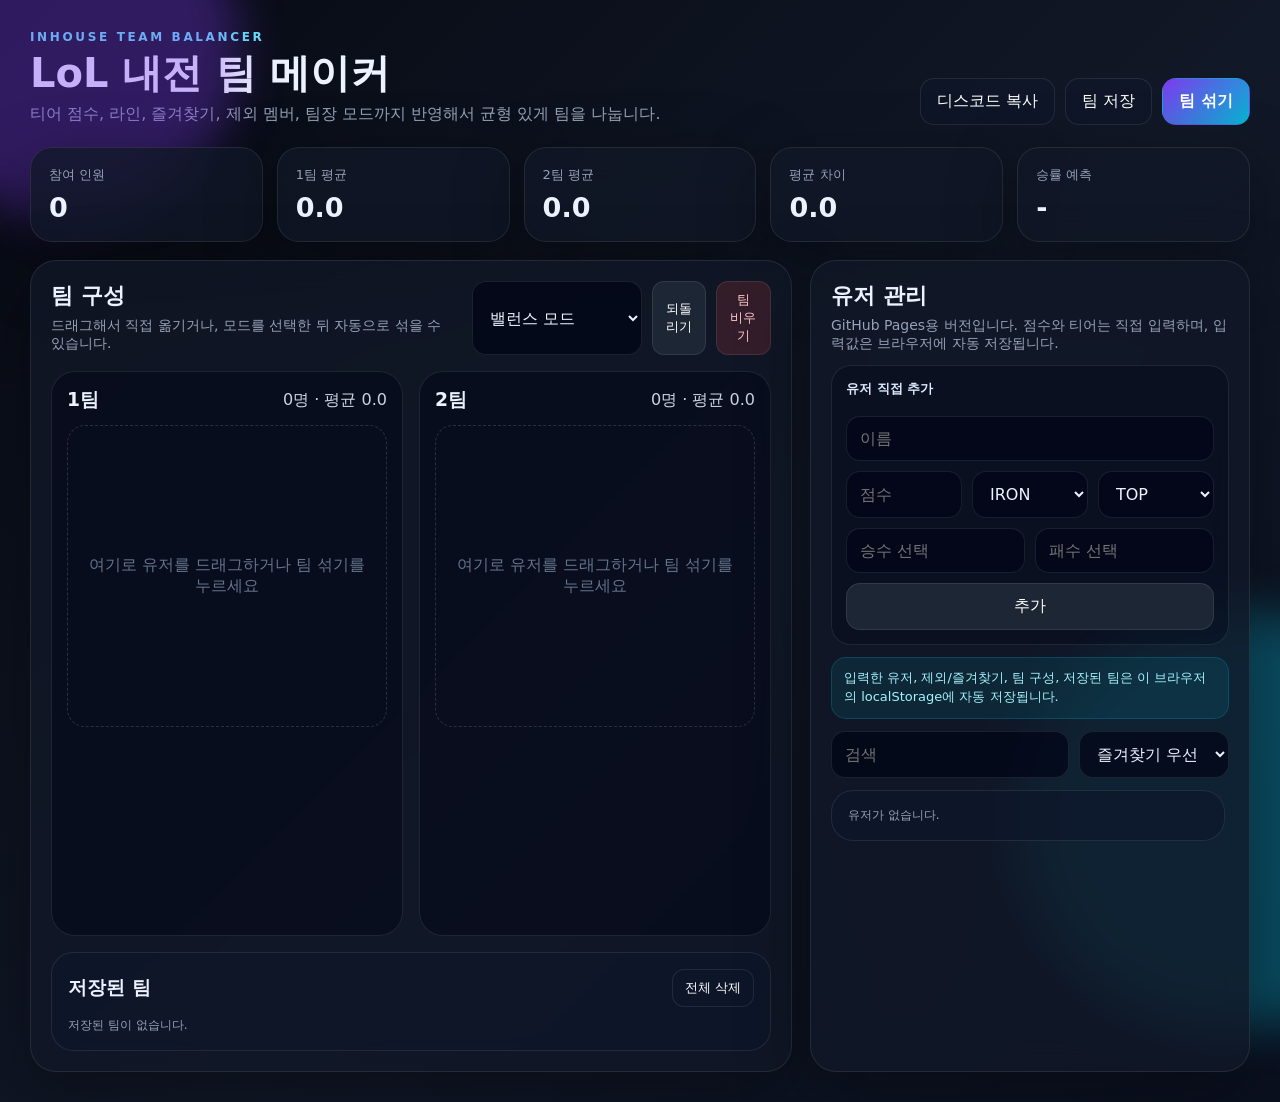
==== index.html @ 856fa792 "Add files via upload" ====
<!doctype html>
<html lang="ko">
<head>
  <meta charset="UTF-8" />
  <meta name="viewport" content="width=device-width, initial-scale=1.0" />
  <title>LoL 내전 팀 메이커</title>
  <link rel="stylesheet" href="./style.css" />
</head>
<body>
  <div class="bg-orb orb-a"></div><div class="bg-orb orb-b"></div>
  <div class="app-shell">
    <header class="hero">
      <div>
        <p class="eyebrow">INHOUSE TEAM BALANCER</p>
        <h1>LoL 내전 팀 메이커</h1>
        <p class="sub">티어 점수, 라인, 즐겨찾기, 제외 멤버, 팀장 모드까지 반영해서 균형 있게 팀을 나눕니다.</p>
      </div>
      <div class="hero-actions">
        <button id="copyBtn" class="btn ghost">디스코드 복사</button>
        <button id="savePresetBtn" class="btn ghost">팀 저장</button>
        <button id="shuffleBtn" class="btn primary">팀 섞기</button>
      </div>
    </header>

    <section class="stats-grid">
      <div class="stat"><span>참여 인원</span><b id="statSelected">0</b></div>
      <div class="stat"><span>1팀 평균</span><b id="statAvg1">0</b></div>
      <div class="stat"><span>2팀 평균</span><b id="statAvg2">0</b></div>
      <div class="stat"><span>평균 차이</span><b id="statDiff">0</b></div>
      <div class="stat"><span>승률 예측</span><b id="statPredict">-</b></div>
    </section>

    <main class="layout">
      <section class="team-area panel">
        <div class="section-head">
          <div>
            <h2>팀 구성</h2>
            <p>드래그해서 직접 옮기거나, 모드를 선택한 뒤 자동으로 섞을 수 있습니다.</p>
          </div>
          <div class="inline-controls">
            <select id="balanceMode">
              <option value="balanced">밸런스 모드</option>
              <option value="line">라인 우선 모드</option>
              <option value="random">랜덤 모드</option>
              <option value="captain">팀장 모드</option>
            </select>
            <button id="undoBtn" class="btn small">되돌리기</button>
            <button id="clearTeamsBtn" class="btn small danger">팀 비우기</button>
          </div>
        </div>

        <div id="captainBox" class="captain-box hidden">
          <div>
            <label>1팀 팀장</label>
            <select id="captain1"></select>
          </div>
          <div>
            <label>2팀 팀장</label>
            <select id="captain2"></select>
          </div>
          <p>팀장 2명은 각 팀에 고정하고 나머지 인원을 균형 있게 배치합니다.</p>
        </div>

        <div class="teams-grid">
          <div class="team-card dropzone" data-team="1">
            <div class="team-title"><h3>1팀</h3><span id="team1Meta">0명</span></div>
            <div id="team1" class="team-list"></div>
          </div>
          <div class="team-card dropzone" data-team="2">
            <div class="team-title"><h3>2팀</h3><span id="team2Meta">0명</span></div>
            <div id="team2" class="team-list"></div>
          </div>
        </div>

        <div class="saved panel-lite">
          <div class="saved-head"><h3>저장된 팀</h3><button id="clearSavedBtn" class="btn small ghost">전체 삭제</button></div>
          <div id="savedList" class="saved-list"></div>
        </div>
      </section>

      <aside class="players-area panel">
        <div class="section-head compact">
          <div><h2>유저 관리</h2><p>GitHub Pages용 버전입니다. 점수와 티어는 직접 입력하며, 입력값은 브라우저에 자동 저장됩니다.</p></div>
        </div>

        <div class="form-card">
          <label>유저 직접 추가</label>
          <input id="manualName" placeholder="이름" />
          <div class="input-row three">
            <input id="manualScore" type="number" placeholder="점수" />
            <select id="manualTier"><option>IRON</option><option>BRONZE</option><option>SILVER</option><option>GOLD</option><option>PLATINUM</option><option>EMERALD</option><option>DIAMOND</option><option>MASTER</option><option>GRANDMASTER</option><option>CHALLENGER</option><option>UNRANKED</option></select>
            <select id="manualLine"><option>TOP</option><option>JG</option><option>MID</option><option>ADC</option><option>SUP</option><option>ALL</option></select>
          </div>
          <div class="input-row two-one">
            <input id="manualWins" type="number" placeholder="승수 선택" />
            <input id="manualLosses" type="number" placeholder="패수 선택" />
          </div>
          <button id="addManualBtn" class="btn full">추가</button>
        </div>

        <div class="storage-note">입력한 유저, 제외/즐겨찾기, 팀 구성, 저장된 팀은 이 브라우저의 localStorage에 자동 저장됩니다.</div>

        <div class="toolbar">
          <input id="search" placeholder="검색" />
          <select id="sortMode">
            <option value="fav">즐겨찾기 우선</option>
            <option value="score-desc">점수 높은순</option>
            <option value="score-asc">점수 낮은순</option>
            <option value="tier-desc">티어 높은순</option>
            <option value="tier-asc">티어 낮은순</option>
            <option value="name">이름순</option>
          </select>
        </div>

        <div id="playerList" class="player-list"></div>
      </aside>
    </main>
  </div>
  <div id="toast" class="toast"></div>
  <script src="./app.js"></script>
</body>
</html>
---- style.css ----
:root{--bg:#090d18;--panel:rgba(17,24,39,.78);--panel2:rgba(15,23,42,.72);--line:rgba(255,255,255,.09);--text:#edf2ff;--muted:#96a2b7;--accent:#7c3aed;--accent2:#06b6d4;--danger:#ef4444;--good:#22c55e;--warn:#f59e0b;--shadow:0 22px 70px rgba(0,0,0,.38)}
*{box-sizing:border-box} body{margin:0;background:linear-gradient(135deg,#070a13 0%,#111827 55%,#0b1020 100%);color:var(--text);font-family:Inter,Pretendard,system-ui,-apple-system,BlinkMacSystemFont,"Segoe UI",sans-serif;min-height:100vh}button,input,select{font:inherit}button{border:0}input,select{width:100%;border:1px solid var(--line);border-radius:14px;background:rgba(2,6,23,.74);color:var(--text);padding:12px 13px;outline:none}input:focus,select:focus{border-color:rgba(124,58,237,.85);box-shadow:0 0 0 4px rgba(124,58,237,.13)}.bg-orb{position:fixed;border-radius:999px;filter:blur(24px);opacity:.35;pointer-events:none}.orb-a{width:340px;height:340px;background:#7c3aed;top:-120px;left:-100px}.orb-b{width:420px;height:420px;background:#06b6d4;right:-160px;bottom:-130px}.app-shell{max-width:1540px;margin:0 auto;padding:30px}.hero{display:flex;justify-content:space-between;gap:22px;align-items:flex-end;margin-bottom:22px}.eyebrow{margin:0 0 8px;color:#67e8f9;font-weight:800;font-size:12px;letter-spacing:.22em}.hero h1{font-size:40px;line-height:1.05;margin:0}.sub{margin:10px 0 0;color:var(--muted)}.hero-actions,.inline-controls,.input-row,.toolbar,.saved-head{display:flex;gap:10px}.btn{border-radius:14px;padding:12px 16px;color:white;background:rgba(31,41,55,.95);border:1px solid var(--line);cursor:pointer;transition:.16s}.btn:hover{transform:translateY(-1px);background:rgba(55,65,81,.95)}.btn.primary{background:linear-gradient(135deg,var(--accent),var(--accent2));font-weight:900;border-color:transparent}.btn.ghost{background:rgba(15,23,42,.58)}.btn.small{padding:9px 12px;border-radius:12px;font-size:13px}.btn.danger{background:rgba(239,68,68,.16);color:#fecaca}.btn.full{width:100%;justify-content:center}.stats-grid{display:grid;grid-template-columns:repeat(5,1fr);gap:14px;margin-bottom:18px}.stat{padding:18px;border-radius:22px;background:var(--panel);border:1px solid var(--line);box-shadow:var(--shadow);backdrop-filter:blur(18px)}.stat span{display:block;color:var(--muted);font-size:13px;margin-bottom:8px}.stat b{font-size:27px}.layout{display:grid;grid-template-columns:minmax(0,1fr) 440px;gap:18px}.panel{background:var(--panel);border:1px solid var(--line);border-radius:26px;padding:20px;box-shadow:var(--shadow);backdrop-filter:blur(18px)}.panel-lite{background:var(--panel2);border:1px solid var(--line);border-radius:22px;padding:16px}.section-head{display:flex;justify-content:space-between;align-items:flex-start;gap:14px;margin-bottom:16px}.section-head h2{margin:0;font-size:22px}.section-head p{margin:6px 0 0;color:var(--muted);font-size:14px}.compact{margin-bottom:12px}.teams-grid{display:grid;grid-template-columns:1fr 1fr;gap:16px}.team-card{min-height:565px;background:rgba(2,6,23,.45);border:1px solid var(--line);border-radius:24px;padding:15px}.team-card.drag-over{outline:2px solid rgba(6,182,212,.8)}.team-title{display:flex;align-items:center;justify-content:space-between;margin-bottom:12px}.team-title h3{margin:0}.team-title span{color:#cbd5e1}.team-list{display:flex;flex-direction:column;gap:10px;min-height:485px}.team-list:empty:before{content:'여기로 유저를 드래그하거나 팀 섞기를 누르세요';height:260px;border:1px dashed rgba(255,255,255,.14);border-radius:18px;color:#64748b;display:grid;place-items:center;text-align:center;padding:20px}.captain-box{display:grid;grid-template-columns:1fr 1fr;gap:12px;margin-bottom:14px;padding:14px;border-radius:18px;background:rgba(124,58,237,.12);border:1px solid rgba(124,58,237,.24)}.captain-box p{grid-column:1/-1;margin:0;color:#c4b5fd;font-size:13px}.captain-box label,.form-card label{display:block;margin-bottom:8px;color:#dbeafe;font-size:13px;font-weight:800}.hidden{display:none!important}.form-card{background:rgba(2,6,23,.36);border:1px solid var(--line);border-radius:20px;padding:14px;margin-bottom:12px;display:grid;gap:10px}.two-one{grid-template-columns:1fr 100px}.three{grid-template-columns:90px 1fr 90px}.toolbar{margin:12px 0}.toolbar select{max-width:150px}.player-list{display:flex;flex-direction:column;gap:10px;max-height:760px;overflow:auto;padding-right:4px}.player-card{background:linear-gradient(180deg,rgba(30,41,59,.92),rgba(15,23,42,.9));border:1px solid var(--line);border-radius:18px;padding:13px;display:grid;gap:10px}.player-card.dragging{opacity:.45}.player-card.excluded{opacity:.48;filter:grayscale(.35)}.player-main{display:flex;justify-content:space-between;gap:10px;align-items:center}.player-name{font-weight:900;word-break:break-all}.mini{font-size:12px;color:var(--muted)}.badges{display:flex;flex-wrap:wrap;gap:6px}.badge{font-size:12px;border-radius:999px;padding:5px 8px;background:rgba(124,58,237,.18);color:#ddd6fe}.badge.line{background:rgba(6,182,212,.16);color:#a5f3fc}.badge.good{background:rgba(34,197,94,.14);color:#bbf7d0}.badge.warn{background:rgba(245,158,11,.14);color:#fde68a}.edit-grid{display:grid;grid-template-columns:1fr 80px 80px;gap:7px}.edit-grid input,.edit-grid select{padding:9px 10px;border-radius:11px}.card-actions{display:flex;gap:7px;flex-wrap:wrap}.card-actions .btn{padding:7px 9px;border-radius:10px;font-size:12px}.saved{margin-top:16px}.saved-head{align-items:center;justify-content:space-between;margin-bottom:10px}.saved h3{margin:0}.saved-list{display:grid;gap:8px}.saved-item{display:flex;align-items:center;justify-content:space-between;gap:10px;background:rgba(30,41,59,.7);border:1px solid var(--line);border-radius:15px;padding:10px}.toast{position:fixed;right:24px;bottom:24px;padding:13px 16px;border-radius:16px;background:rgba(15,23,42,.95);border:1px solid var(--line);color:white;box-shadow:var(--shadow);opacity:0;transform:translateY(10px);pointer-events:none;transition:.2s}.toast.show{opacity:1;transform:translateY(0)}@media(max-width:1180px){.layout{grid-template-columns:1fr}.stats-grid{grid-template-columns:repeat(2,1fr)}.hero{flex-direction:column;align-items:flex-start}.hero-actions{flex-wrap:wrap}}@media(max-width:720px){.app-shell{padding:18px}.teams-grid,.captain-box{grid-template-columns:1fr}.stats-grid{grid-template-columns:1fr}.section-head{flex-direction:column}.inline-controls,.hero-actions,.toolbar,.input-row{width:100%;flex-direction:column}.three,.two-one{grid-template-columns:1fr}.layout{gap:14px}.hero h1{font-size:32px}}


.storage-note{margin:10px 0 12px;padding:11px 12px;border-radius:15px;background:rgba(6,182,212,.10);border:1px solid rgba(6,182,212,.22);color:#a5f3fc;font-size:13px;line-height:1.45}
.edit-grid{grid-template-columns:1fr 76px 110px 78px 65px 65px}
@media(max-width:720px){.edit-grid{grid-template-columns:1fr 1fr}.edit-grid input:first-child{grid-column:1/-1}}
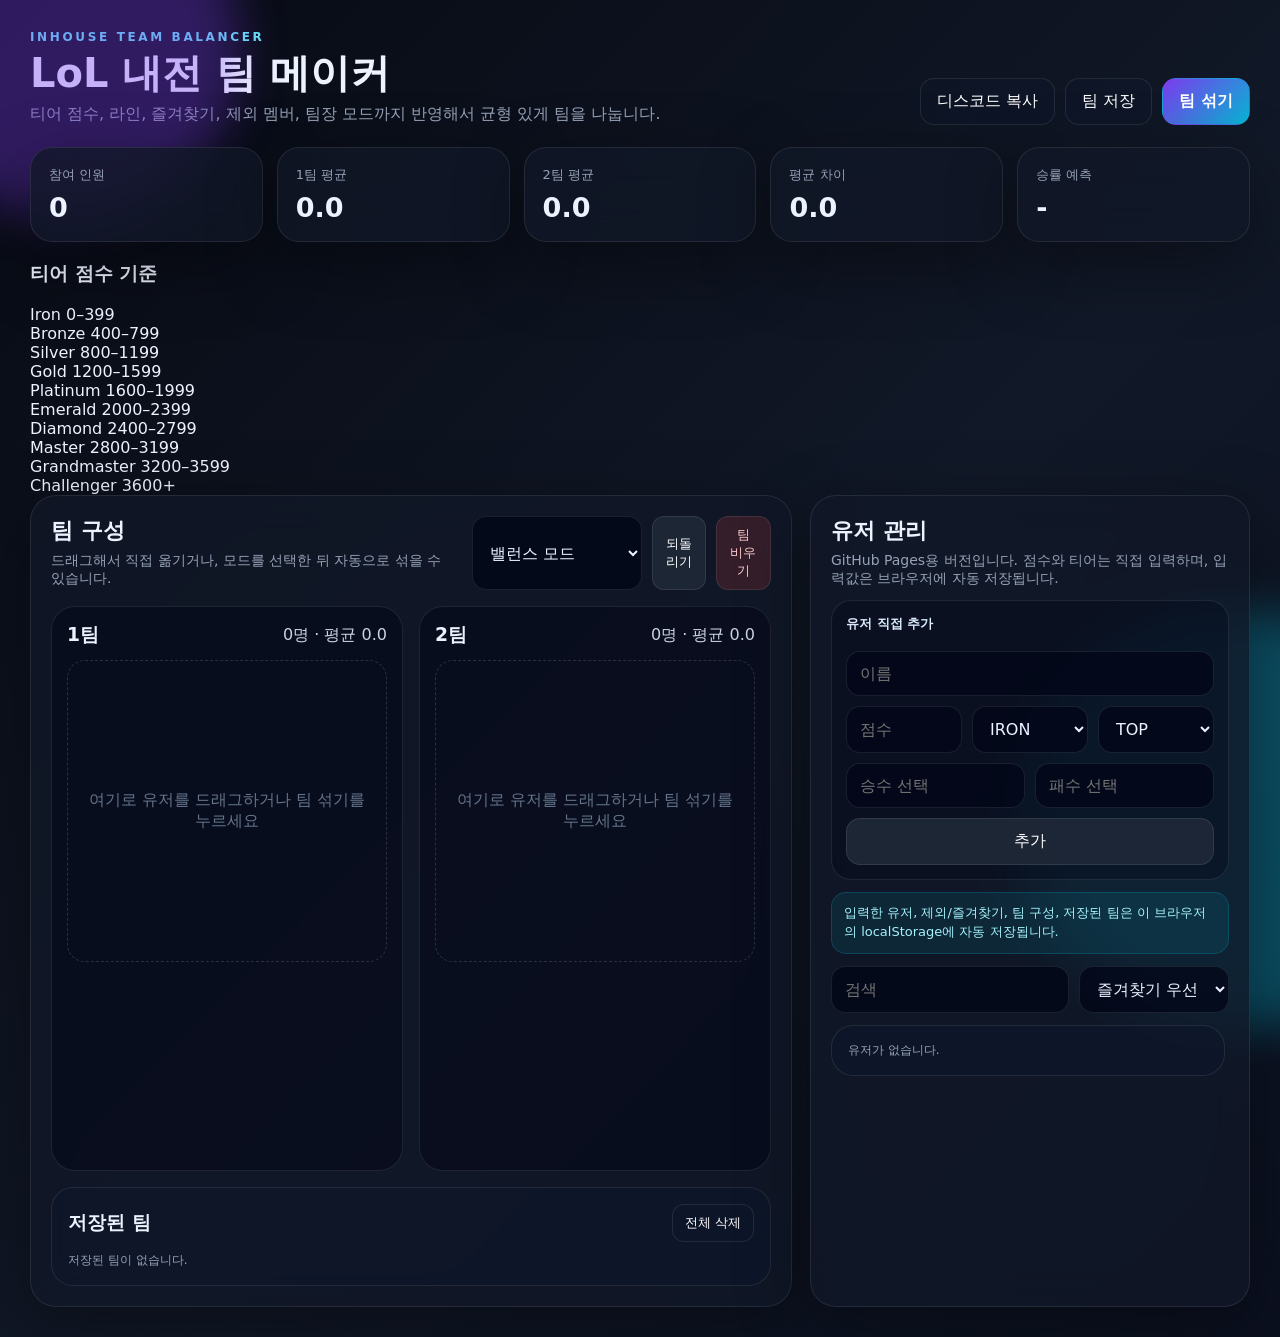
==== commit 02ef543b: "Update index.html" ====
--- a/index.html
+++ b/index.html
@@ -28,6 +28,22 @@
       <div class="stat"><span>2팀 평균</span><b id="statAvg2">0</b></div>
       <div class="stat"><span>평균 차이</span><b id="statDiff">0</b></div>
       <div class="stat"><span>승률 예측</span><b id="statPredict">-</b></div>
+    </section>
+
+    <section class="tier-table">
+      <h3>티어 점수 기준</h3>
+      <div class="tier-grid">
+        <div class="tier-item iron">Iron <span>0–399</span></div>
+        <div class="tier-item bronze">Bronze <span>400–799</span></div>
+        <div class="tier-item silver">Silver <span>800–1199</span></div>
+        <div class="tier-item gold">Gold <span>1200–1599</span></div>
+        <div class="tier-item platinum">Platinum <span>1600–1999</span></div>
+        <div class="tier-item emerald">Emerald <span>2000–2399</span></div>
+        <div class="tier-item diamond">Diamond <span>2400–2799</span></div>
+        <div class="tier-item master">Master <span>2800–3199</span></div>
+        <div class="tier-item grandmaster">Grandmaster <span>3200–3599</span></div>
+        <div class="tier-item challenger">Challenger <span>3600+</span></div>
+      </div>
     </section>
 
     <main class="layout">
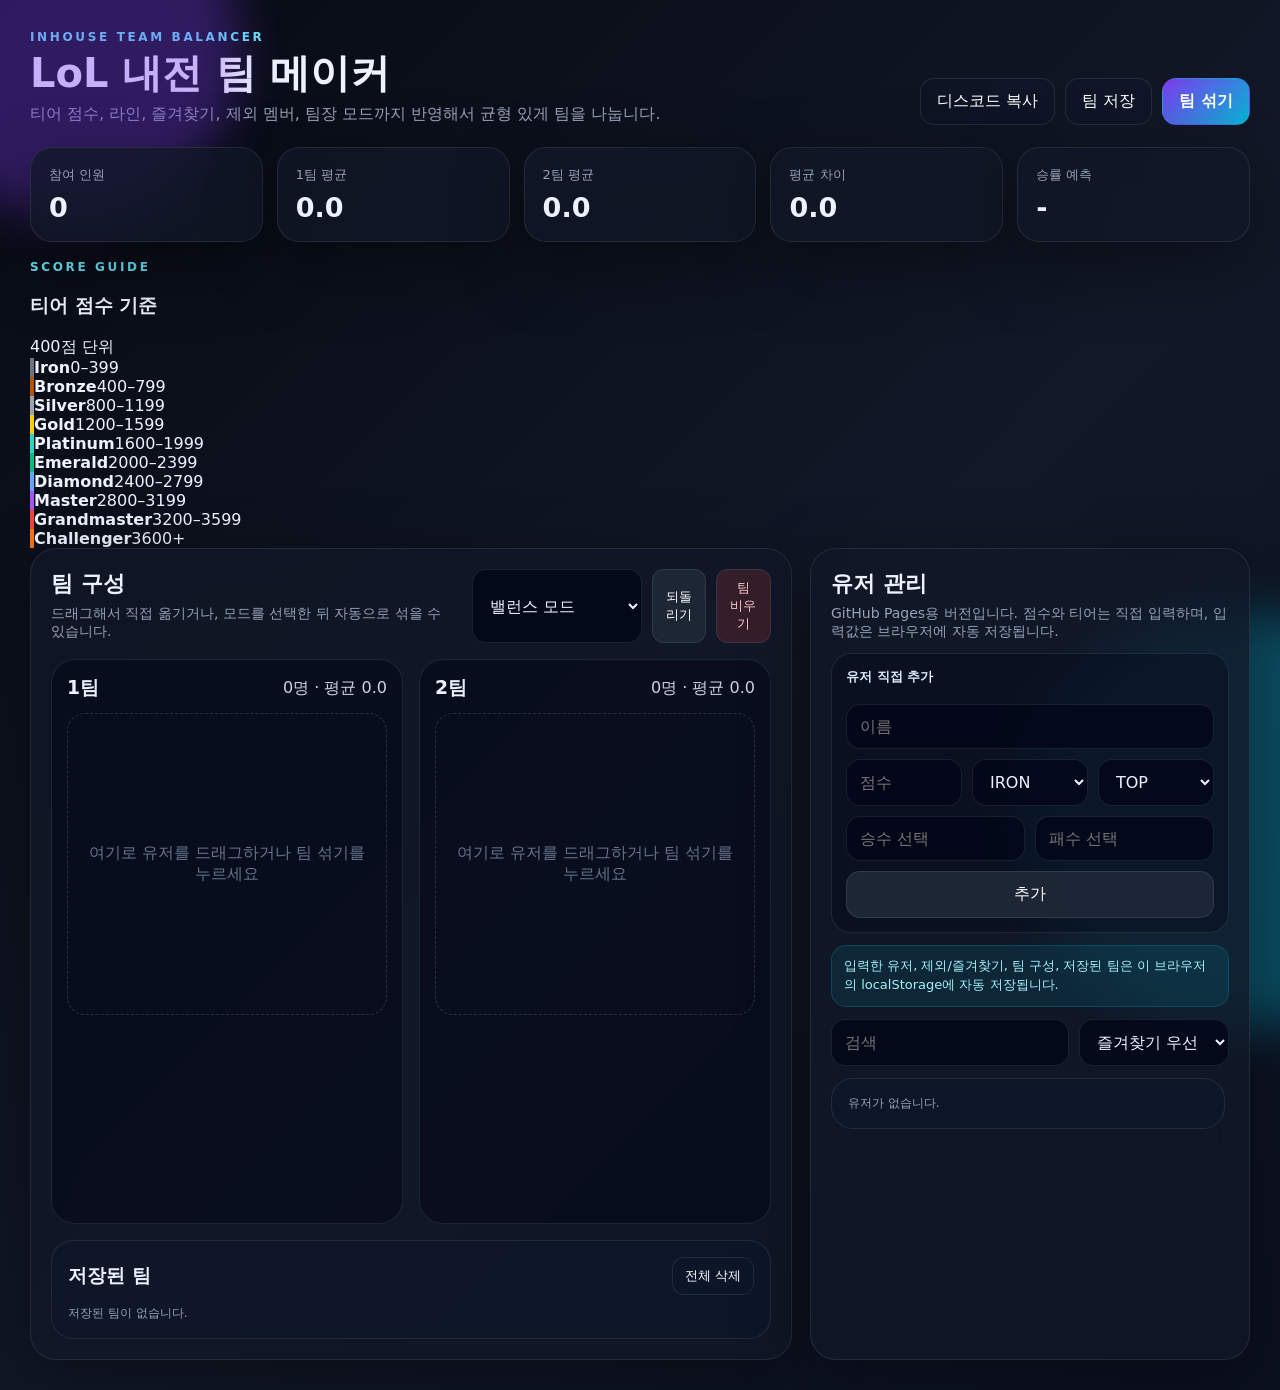
==== commit f5bcdeca: "Update index.html" ====
--- a/index.html
+++ b/index.html
@@ -30,19 +30,26 @@
       <div class="stat"><span>승률 예측</span><b id="statPredict">-</b></div>
     </section>
 
-    <section class="tier-table">
-      <h3>티어 점수 기준</h3>
-      <div class="tier-grid">
-        <div class="tier-item iron">Iron <span>0–399</span></div>
-        <div class="tier-item bronze">Bronze <span>400–799</span></div>
-        <div class="tier-item silver">Silver <span>800–1199</span></div>
-        <div class="tier-item gold">Gold <span>1200–1599</span></div>
-        <div class="tier-item platinum">Platinum <span>1600–1999</span></div>
-        <div class="tier-item emerald">Emerald <span>2000–2399</span></div>
-        <div class="tier-item diamond">Diamond <span>2400–2799</span></div>
-        <div class="tier-item master">Master <span>2800–3199</span></div>
-        <div class="tier-item grandmaster">Grandmaster <span>3200–3599</span></div>
-        <div class="tier-item challenger">Challenger <span>3600+</span></div>
+    <section class="tier-guide">
+      <div class="tier-guide-head">
+        <div>
+          <p class="eyebrow small">SCORE GUIDE</p>
+          <h3>티어 점수 기준</h3>
+        </div>
+        <span>400점 단위</span>
+      </div>
+    
+      <div class="tier-chips">
+        <div class="tier-chip iron"><b>Iron</b><span>0–399</span></div>
+        <div class="tier-chip bronze"><b>Bronze</b><span>400–799</span></div>
+        <div class="tier-chip silver"><b>Silver</b><span>800–1199</span></div>
+        <div class="tier-chip gold"><b>Gold</b><span>1200–1599</span></div>
+        <div class="tier-chip platinum"><b>Platinum</b><span>1600–1999</span></div>
+        <div class="tier-chip emerald"><b>Emerald</b><span>2000–2399</span></div>
+        <div class="tier-chip diamond"><b>Diamond</b><span>2400–2799</span></div>
+        <div class="tier-chip master"><b>Master</b><span>2800–3199</span></div>
+        <div class="tier-chip grandmaster"><b>Grandmaster</b><span>3200–3599</span></div>
+        <div class="tier-chip challenger"><b>Challenger</b><span>3600+</span></div>
       </div>
     </section>
 
--- a/style.css
+++ b/style.css
@@ -5,3 +5,64 @@
 .storage-note{margin:10px 0 12px;padding:11px 12px;border-radius:15px;background:rgba(6,182,212,.10);border:1px solid rgba(6,182,212,.22);color:#a5f3fc;font-size:13px;line-height:1.45}
 .edit-grid{grid-template-columns:1fr 76px 110px 78px 65px 65px}
 @media(max-width:720px){.edit-grid{grid-template-columns:1fr 1fr}.edit-grid input:first-child{grid-column:1/-1}}
+
+.tier-table{
+  margin-bottom:18px;
+  padding:18px;
+  border-radius:22px;
+  background:rgba(17,24,39,.78);
+  border:1px solid rgba(255,255,255,.09);
+  backdrop-filter:blur(18px);
+  box-shadow:var(--shadow);
+}
+
+.tier-table h3{
+  margin:0 0 12px;
+  font-size:16px;
+  color:#c7d2fe;
+}
+
+.tier-grid{
+  display:grid;
+  grid-template-columns:repeat(5,1fr);
+  gap:10px;
+}
+
+.tier-item{
+  padding:10px 12px;
+  border-radius:14px;
+  font-size:13px;
+  display:flex;
+  justify-content:space-between;
+  background:rgba(30,41,59,.75);
+  border:1px solid rgba(255,255,255,.06);
+  transition:.15s;
+}
+
+.tier-item:hover{
+  transform:translateY(-2px);
+  background:rgba(55,65,81,.85);
+}
+
+.tier-item span{
+  color:#9ca3af;
+}
+
+/* 티어 컬러 (기존 UI에 맞춤) */
+.iron{border-left:4px solid #6b7280}
+.bronze{border-left:4px solid #b45309}
+.silver{border-left:4px solid #9ca3af}
+.gold{border-left:4px solid #facc15}
+.platinum{border-left:4px solid #2dd4bf}
+.emerald{border-left:4px solid #10b981}
+.diamond{border-left:4px solid #60a5fa}
+.master{border-left:4px solid #a855f7}
+.grandmaster{border-left:4px solid #ef4444}
+.challenger{border-left:4px solid #f97316}
+
+/* 모바일 대응 */
+@media(max-width:900px){
+  .tier-grid{
+    grid-template-columns:repeat(2,1fr);
+  }
+}
